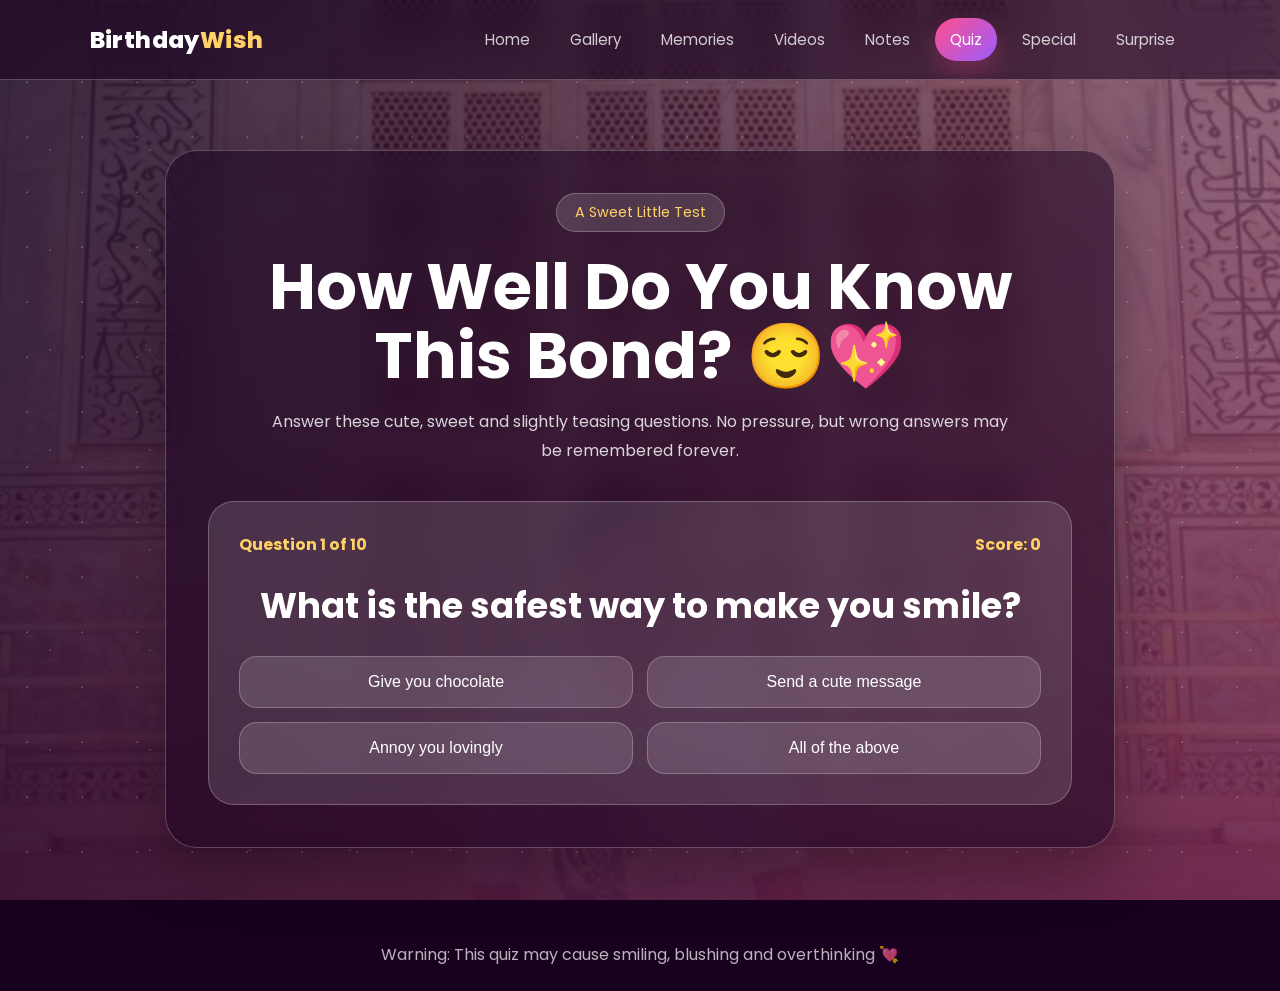
==== birthday_quiz.html @ 696c047e "Add files via upload" ====
<!DOCTYPE html>
<html lang="en">
<head>
  <meta charset="UTF-8" />
  <meta name="viewport" content="width=device-width, initial-scale=1.0" />

  <title>Birthday Quiz</title>

  <link rel="stylesheet" href="css/style.css" />
</head>
<body>

  <div class="romantic_full_bg"></div>

  <header class="site_header">
    <nav class="navbar">
      <a href="index.html" class="logo">Birthday<span>Wish</span></a>

      <button class="menu_btn" id="menu_btn">☰</button>

      <ul class="nav_links" id="nav_links">
        <li><a href="index.html">Home</a></li>
        <li><a href="gallery.html">Gallery</a></li>
        <li><a href="memories.html">Memories</a></li>
        <li><a href="videos.html">Videos</a></li>
        <li><a href="notes.html">Notes</a></li>
        <li><a href="birthday_quiz.html" class="active">Quiz</a></li>
        <li><a href="special_corner.html">Special</a></li>
        <li><a href="surprise.html">Surprise</a></li>
      </ul>
    </nav>
  </header>

  <main class="quiz_page">
    <section class="quiz_box">
      <p class="small_title">A Sweet Little Test</p>
      <h1>How Well Do You Know This Bond? 😌💖</h1>
      <p class="quiz_intro">
        Answer these cute, sweet and slightly teasing questions. No pressure,
        but wrong answers may be remembered forever.
      </p>

      <div class="quiz_card" id="quiz_card">
        <div class="quiz_top">
          <span id="question_count">Question 1</span>
          <span id="quiz_score">Score: 0</span>
        </div>

        <h2 id="quiz_question">Question will appear here</h2>

        <div class="quiz_options" id="quiz_options"></div>

        <button class="btn primary_btn quiz_next_btn" id="quiz_next_btn">Next Question</button>
      </div>

      <div class="quiz_result" id="quiz_result">
        <h2 id="result_title"></h2>
        <p id="result_message"></p>
        <button class="btn secondary_btn" id="restart_quiz">Play Again</button>
      </div>
    </section>
  </main>

  <footer class="footer">
    <p>Warning: This quiz may cause smiling, blushing and overthinking 💘</p>
  </footer>

  <script src="js/main.js"></script>
</body>
</html>
---- css/style.css ----
@import url('https://fonts.googleapis.com/css2?family=Great+Vibes&family=Poppins:wght@300;400;500;600;700;800&display=swap');

:root {
  --primary: #ff4f8b;
  --secondary: #9b5cff;
  --gold: #ffd166;
  --dark: #18001f;
  --light: #ffffff;
  --soft: rgba(255, 255, 255, 0.14);
  --border: rgba(255, 255, 255, 0.24);
  --shadow: 0 25px 60px rgba(0, 0, 0, 0.28);
}

* {
  margin: 0;
  padding: 0;
  box-sizing: border-box;
}

html {
  scroll-behavior: smooth;
}

body {
  min-height: 100vh;
  font-family: 'Poppins', sans-serif;
  color: var(--light);
  background: var(--dark);
  overflow-x: hidden;
}

a {
  text-decoration: none;
  color: inherit;
}

img,
video {
  max-width: 100%;
  display: block;
}

.page_bg {
  position: fixed;
  inset: 0;
  z-index: -3;
  background:
    radial-gradient(circle at 15% 20%, rgba(255, 79, 139, 0.45), transparent 28%),
    radial-gradient(circle at 85% 10%, rgba(155, 92, 255, 0.45), transparent 30%),
    radial-gradient(circle at 55% 90%, rgba(255, 209, 102, 0.25), transparent 30%),
    linear-gradient(135deg, #13001f 0%, #30003b 45%, #070014 100%);
}

.page_bg::before {
  content: "";
  position: absolute;
  inset: 0;
  background-image:
    radial-gradient(#ffffff 1px, transparent 1px),
    radial-gradient(#ffffff 1px, transparent 1px);
  background-size: 45px 45px, 80px 80px;
  background-position: 0 0, 25px 25px;
  opacity: 0.16;
  animation: stars_move 12s linear infinite;
}

@keyframes stars_move {
  from {
    transform: translateY(0);
  }
  to {
    transform: translateY(-80px);
  }
}

.site_header {
  width: 100%;
  padding: 18px 7%;
  position: sticky;
  top: 0;
  z-index: 100;
  backdrop-filter: blur(18px);
  background: rgba(24, 0, 31, 0.55);
  border-bottom: 1px solid var(--border);
}

.navbar {
  display: flex;
  align-items: center;
  justify-content: space-between;
}

.logo {
  font-size: 1.45rem;
  font-weight: 800;
  letter-spacing: 0.4px;
}

.logo span {
  color: var(--gold);
}

.nav_links {
  list-style: none;
  display: flex;
  align-items: center;
  gap: 10px;
}

.nav_links a {
  display: inline-block;
  padding: 10px 15px;
  border-radius: 999px;
  font-size: 0.94rem;
  color: rgba(255, 255, 255, 0.78);
  transition: 0.3s ease;
}

.nav_links a:hover,
.nav_links a.active {
  color: #fff;
  background: linear-gradient(135deg, var(--primary), var(--secondary));
  box-shadow: 0 10px 25px rgba(255, 79, 139, 0.25);
}

.menu_btn {
  display: none;
  width: 44px;
  height: 44px;
  border: 1px solid var(--border);
  border-radius: 12px;
  color: #fff;
  background: var(--soft);
  font-size: 1.4rem;
  cursor: pointer;
}

.hero_section {
  min-height: calc(100vh - 82px);
  padding: 70px 7%;
  display: grid;
  grid-template-columns: 1.1fr 0.9fr;
  gap: 50px;
  align-items: center;
}

.small_title {
  display: inline-block;
  padding: 8px 18px;
  border: 1px solid var(--border);
  border-radius: 999px;
  background: var(--soft);
  color: var(--gold);
  font-size: 0.9rem;
  margin-bottom: 20px;
}

.hero_content h1,
.section_heading h1,
.surprise_box h1 {
  font-size: clamp(2.5rem, 6vw, 5.4rem);
  line-height: 1.05;
  font-weight: 800;
}

.hero_content h1 span {
  font-family: 'Great Vibes', cursive;
  font-size: 1.2em;
  font-weight: 400;
  color: var(--gold);
}

.hero_text {
  margin-top: 22px;
  max-width: 700px;
  color: rgba(255, 255, 255, 0.78);
  font-size: 1.05rem;
  line-height: 1.8;
}

.hero_buttons {
  margin-top: 34px;
  display: flex;
  flex-wrap: wrap;
  gap: 16px;
}

.btn {
  display: inline-flex;
  align-items: center;
  justify-content: center;
  min-height: 50px;
  padding: 13px 24px;
  border: none;
  border-radius: 999px;
  font-size: 0.98rem;
  font-weight: 700;
  cursor: pointer;
  transition: 0.3s ease;
}

.primary_btn {
  color: #fff;
  background: linear-gradient(135deg, var(--primary), var(--secondary));
  box-shadow: 0 18px 38px rgba(255, 79, 139, 0.28);
}

.secondary_btn {
  color: #fff;
  background: rgba(255, 255, 255, 0.13);
  border: 1px solid var(--border);
}

.btn:hover,
.music_btn:hover {
  transform: translateY(-4px);
}

.music_btn {
  margin-top: 22px;
  padding: 12px 20px;
  border: 1px solid var(--border);
  border-radius: 999px;
  color: #fff;
  background: rgba(255, 255, 255, 0.12);
  cursor: pointer;
  transition: 0.3s ease;
}

.hero_card {
  position: relative;
}

.image_frame {
  padding: 14px;
  border: 1px solid var(--border);
  border-radius: 34px;
  background: linear-gradient(145deg, rgba(255,255,255,0.22), rgba(255,255,255,0.05));
  box-shadow: var(--shadow);
  transform: rotate(2deg);
}

.image_frame img {
  width: 100%;
  height: 520px;
  object-fit: cover;
  border-radius: 24px;
}

.wish_card {
  width: min(360px, 90%);
  position: absolute;
  left: -25px;
  bottom: -30px;
  padding: 24px;
  border: 1px solid var(--border);
  border-radius: 24px;
  background: rgba(255, 255, 255, 0.13);
  backdrop-filter: blur(16px);
  box-shadow: var(--shadow);
}

.wish_card h3 {
  color: var(--gold);
  margin-bottom: 10px;
}

.wish_card p {
  color: rgba(255, 255, 255, 0.82);
  line-height: 1.7;
}

.section,
.inner_page {
  padding: 80px 7%;
}

.section_heading {
  text-align: center;
  max-width: 850px;
  margin: 0 auto 45px;
}

.section_heading p {
  color: var(--gold);
  font-weight: 700;
  margin-bottom: 10px;
}

.section_heading h2 {
  font-size: clamp(2rem, 4vw, 3.4rem);
  line-height: 1.15;
}

.section_heading span {
  display: block;
  margin-top: 16px;
  color: rgba(255, 255, 255, 0.74);
}

.feature_grid,
.notes_grid {
  display: grid;
  grid-template-columns: repeat(4, 1fr);
  gap: 22px;
}

.feature_card,
.note_card,
.timeline_content,
.video_card,
.surprise_box {
  border: 1px solid var(--border);
  background: rgba(255, 255, 255, 0.12);
  backdrop-filter: blur(18px);
  border-radius: 26px;
  box-shadow: var(--shadow);
}

.feature_card {
  min-height: 230px;
  padding: 28px;
  transition: 0.35s ease;
}

.feature_card:hover {
  transform: translateY(-10px);
  background: rgba(255, 255, 255, 0.18);
}

.feature_card span {
  font-size: 2.5rem;
}

.feature_card h3 {
  margin: 18px 0 10px;
  color: var(--gold);
}

.feature_card p,
.note_card p,
.timeline_content p,
.video_text p,
.surprise_box p,
.hidden_message p {
  color: rgba(255, 255, 255, 0.78);
  line-height: 1.75;
}

.gallery_grid {
  display: grid;
  grid-template-columns: repeat(3, 1fr);
  gap: 18px;
}

.gallery_img {
  width: 100%;
  height: 340px;
  object-fit: cover;
  border-radius: 26px;
  border: 1px solid var(--border);
  cursor: pointer;
  transition: 0.35s ease;
  box-shadow: var(--shadow);
}

.gallery_img:hover {
  transform: scale(1.035);
  filter: brightness(1.15);
}

.lightbox {
  position: fixed;
  inset: 0;
  z-index: 999;
  display: none;
  align-items: center;
  justify-content: center;
  padding: 30px;
  background: rgba(0, 0, 0, 0.82);
}

.lightbox.active {
  display: flex;
}

.lightbox img {
  max-height: 86vh;
  border-radius: 24px;
  box-shadow: var(--shadow);
}

.close_lightbox {
  position: absolute;
  top: 25px;
  right: 35px;
  font-size: 3rem;
  cursor: pointer;
}

.timeline {
  max-width: 900px;
  margin: auto;
  position: relative;
}

.timeline::before {
  content: "";
  position: absolute;
  left: 18px;
  top: 0;
  bottom: 0;
  width: 2px;
  background: linear-gradient(var(--primary), var(--secondary), var(--gold));
}

.timeline_item {
  position: relative;
  padding-left: 60px;
  margin-bottom: 26px;
}

.timeline_dot {
  position: absolute;
  left: 7px;
  top: 30px;
  width: 24px;
  height: 24px;
  border-radius: 50%;
  background: var(--gold);
  box-shadow: 0 0 0 8px rgba(255, 209, 102, 0.16);
}

.timeline_content {
  padding: 28px;
}

.timeline_content h3 {
  color: var(--gold);
  margin-bottom: 10px;
}

.video_section {
  max-width: 980px;
  margin: auto;
}

.video_card {
  overflow: hidden;
}

.video_card video {
  width: 100%;
  max-height: 560px;
  background: #000;
}

.video_text {
  padding: 26px;
}

.video_text h3 {
  color: var(--gold);
  margin-bottom: 10px;
}

.notes_grid {
  grid-template-columns: repeat(2, 1fr);
  max-width: 1050px;
  margin: auto;
}

.note_card {
  padding: 32px;
  position: relative;
  overflow: hidden;
}

.note_card::before {
  content: "💌";
  position: absolute;
  right: 22px;
  top: 16px;
  font-size: 2rem;
  opacity: 0.4;
}

.note_card h3 {
  color: var(--gold);
  margin-bottom: 12px;
}

.surprise_page {
  min-height: calc(100vh - 82px);
  display: grid;
  place-items: center;
  padding: 70px 7%;
}

.surprise_box {
  max-width: 850px;
  width: 100%;
  text-align: center;
  padding: 45px;
}

.surprise_box h1 {
  margin-bottom: 20px;
}

.surprise_box .btn {
  margin-top: 28px;
}

.hidden_message {
  display: none;
  margin-top: 34px;
  padding: 30px;
  border-radius: 24px;
  background: rgba(255, 255, 255, 0.13);
  border: 1px solid var(--border);
  animation: pop_in 0.6s ease forwards;
}

.hidden_message.active {
  display: block;
}

.hidden_message h2 {
  color: var(--gold);
  font-size: 2rem;
  margin-bottom: 12px;
}

.hidden_message h3 {
  margin-top: 15px;
  color: #fff;
}

@keyframes pop_in {
  from {
    transform: scale(0.85);
    opacity: 0;
  }
  to {
    transform: scale(1);
    opacity: 1;
  }
}

.confetti_piece {
  position: fixed;
  top: -20px;
  z-index: 9999;
  font-size: 1.6rem;
  animation: confetti_fall 3.5s linear forwards;
  pointer-events: none;
}

@keyframes confetti_fall {
  to {
    transform: translateY(110vh) rotate(720deg);
    opacity: 0;
  }
}

.footer {
  padding: 24px 7%;
  text-align: center;
  color: rgba(255, 255, 255, 0.7);
}

@media (max-width: 1050px) {
  .hero_section {
    grid-template-columns: 1fr;
  }

  .hero_card {
    max-width: 650px;
  }

  .feature_grid {
    grid-template-columns: repeat(2, 1fr);
  }

  .gallery_grid {
    grid-template-columns: repeat(2, 1fr);
  }
}

@media (max-width: 760px) {
  .site_header {
    padding: 14px 5%;
  }

  .menu_btn {
    display: block;
  }

  .nav_links {
    position: absolute;
    top: 74px;
    right: 5%;
    width: 260px;
    display: none;
    flex-direction: column;
    align-items: stretch;
    padding: 18px;
    border: 1px solid var(--border);
    border-radius: 22px;
    background: rgba(24, 0, 31, 0.94);
    box-shadow: var(--shadow);
  }

  .nav_links.show {
    display: flex;
  }

  .nav_links a {
    width: 100%;
  }

  .hero_section,
  .section,
  .inner_page,
  .surprise_page {
    padding-left: 5%;
    padding-right: 5%;
  }

  .hero_section {
    padding-top: 45px;
  }

  .hero_buttons {
    flex-direction: column;
  }

  .btn {
    width: 100%;
  }

  .image_frame img {
    height: 410px;
  }

  .wish_card {
    position: static;
    margin: 18px auto 0;
    width: 100%;
  }

  .feature_grid,
  .notes_grid,
  .gallery_grid {
    grid-template-columns: 1fr;
  }

  .gallery_img {
    height: 380px;
  }

  .surprise_box {
    padding: 30px 20px;
  }
}

@media (max-width: 420px) {
  .hero_content h1,
  .section_heading h1,
  .surprise_box h1 {
    font-size: 2.25rem;
  }

  .gallery_img {
    height: 300px;
  }

  .image_frame img {
    height: 340px;
  }
}
.romantic_full_bg {
  position: fixed;
  inset: 0;
  z-index: -5;
  background:
    linear-gradient(135deg, rgba(20, 0, 30, 0.78), rgba(255, 79, 139, 0.32)),
    linear-gradient(to bottom, rgba(0, 0, 0, 0.25), rgba(20, 0, 30, 0.86)),
    url("../assets/images/our_photo.png") center/cover no-repeat;
}

.romantic_full_bg::after {
  content: "";
  position: absolute;
  inset: 0;
  background-image:
    radial-gradient(#ffffff 1px, transparent 1px),
    radial-gradient(rgba(255, 255, 255, 0.6) 1px, transparent 1px);
  background-size: 55px 55px, 100px 100px;
  opacity: 0.22;
  animation: stars_move 12s linear infinite;
}

.quiz_page,
.special_page {
  min-height: calc(100vh - 82px);
  padding: 70px 7%;
}

.quiz_box,
.special_hero,
.love_letter_box {
  max-width: 950px;
  margin: auto;
  padding: 42px;
  border: 1px solid var(--border);
  border-radius: 32px;
  background: rgba(24, 0, 31, 0.52);
  backdrop-filter: blur(18px);
  box-shadow: var(--shadow);
  text-align: center;
}

.quiz_box h1,
.special_hero h1 {
  font-size: clamp(2.2rem, 5vw, 4.6rem);
  line-height: 1.08;
  margin-bottom: 18px;
}

.quiz_intro,
.special_hero p {
  color: rgba(255, 255, 255, 0.82);
  line-height: 1.8;
  max-width: 760px;
  margin: auto;
}

.quiz_card {
  margin-top: 35px;
  padding: 30px;
  border: 1px solid var(--border);
  border-radius: 26px;
  background: rgba(255, 255, 255, 0.13);
}

.quiz_top {
  display: flex;
  justify-content: space-between;
  gap: 16px;
  margin-bottom: 22px;
  color: var(--gold);
  font-weight: 700;
}

.quiz_card h2 {
  font-size: clamp(1.4rem, 3vw, 2.2rem);
  margin-bottom: 24px;
}

.quiz_options {
  display: grid;
  grid-template-columns: repeat(2, 1fr);
  gap: 14px;
}

.quiz_option {
  padding: 16px;
  border: 1px solid var(--border);
  border-radius: 18px;
  background: rgba(255, 255, 255, 0.13);
  color: #fff;
  font-size: 1rem;
  cursor: pointer;
  transition: 0.3s ease;
}

.quiz_option:hover {
  transform: translateY(-4px);
  background: rgba(255, 255, 255, 0.2);
}

.quiz_option.correct {
  background: rgba(31, 217, 121, 0.28);
  border-color: #38ef7d;
}

.quiz_option.wrong {
  background: rgba(255, 79, 139, 0.28);
  border-color: #ff4f8b;
}

.quiz_next_btn {
  margin-top: 25px;
  display: none;
}

.quiz_result {
  display: none;
  margin-top: 35px;
  padding: 30px;
  border: 1px solid var(--border);
  border-radius: 26px;
  background: rgba(255, 255, 255, 0.13);
}

.quiz_result.active {
  display: block;
  animation: pop_in 0.6s ease forwards;
}

.quiz_result h2 {
  color: var(--gold);
  font-size: 2rem;
  margin-bottom: 12px;
}

.quiz_result p {
  color: rgba(255, 255, 255, 0.82);
  line-height: 1.8;
  margin-bottom: 22px;
}

.special_grid {
  margin: 40px auto;
  max-width: 1100px;
  display: grid;
  grid-template-columns: repeat(4, 1fr);
  gap: 20px;
}

.special_card {
  padding: 28px;
  border: 1px solid var(--border);
  border-radius: 26px;
  background: rgba(24, 0, 31, 0.5);
  backdrop-filter: blur(16px);
  box-shadow: var(--shadow);
  text-align: center;
  transition: 0.35s ease;
}

.special_card:hover {
  transform: translateY(-10px);
  background: rgba(255, 255, 255, 0.16);
}

.special_card span {
  font-size: 2.5rem;
}

.special_card h3 {
  color: var(--gold);
  margin: 18px 0 10px;
}

.special_card p,
.love_letter_box p {
  color: rgba(255, 255, 255, 0.82);
  line-height: 1.75;
}

.love_letter_box {
  margin-top: 45px;
  text-align: left;
}

.love_letter_box h2 {
  color: var(--gold);
  font-size: clamp(1.7rem, 4vw, 2.8rem);
  margin-bottom: 20px;
  text-align: center;
}

.love_letter_box p {
  margin-bottom: 18px;
}

.love_letter_box h3 {
  color: #fff;
  text-align: center;
  margin-top: 25px;
}

@media (max-width: 950px) {
  .special_grid {
    grid-template-columns: repeat(2, 1fr);
  }

  .quiz_options {
    grid-template-columns: 1fr;
  }
}

@media (max-width: 620px) {
  .quiz_page,
  .special_page {
    padding: 45px 5%;
  }

  .quiz_box,
  .special_hero,
  .love_letter_box {
    padding: 28px 18px;
  }

  .quiz_top {
    flex-direction: column;
    align-items: center;
  }

  .special_grid {
    grid-template-columns: 1fr;
  }
}
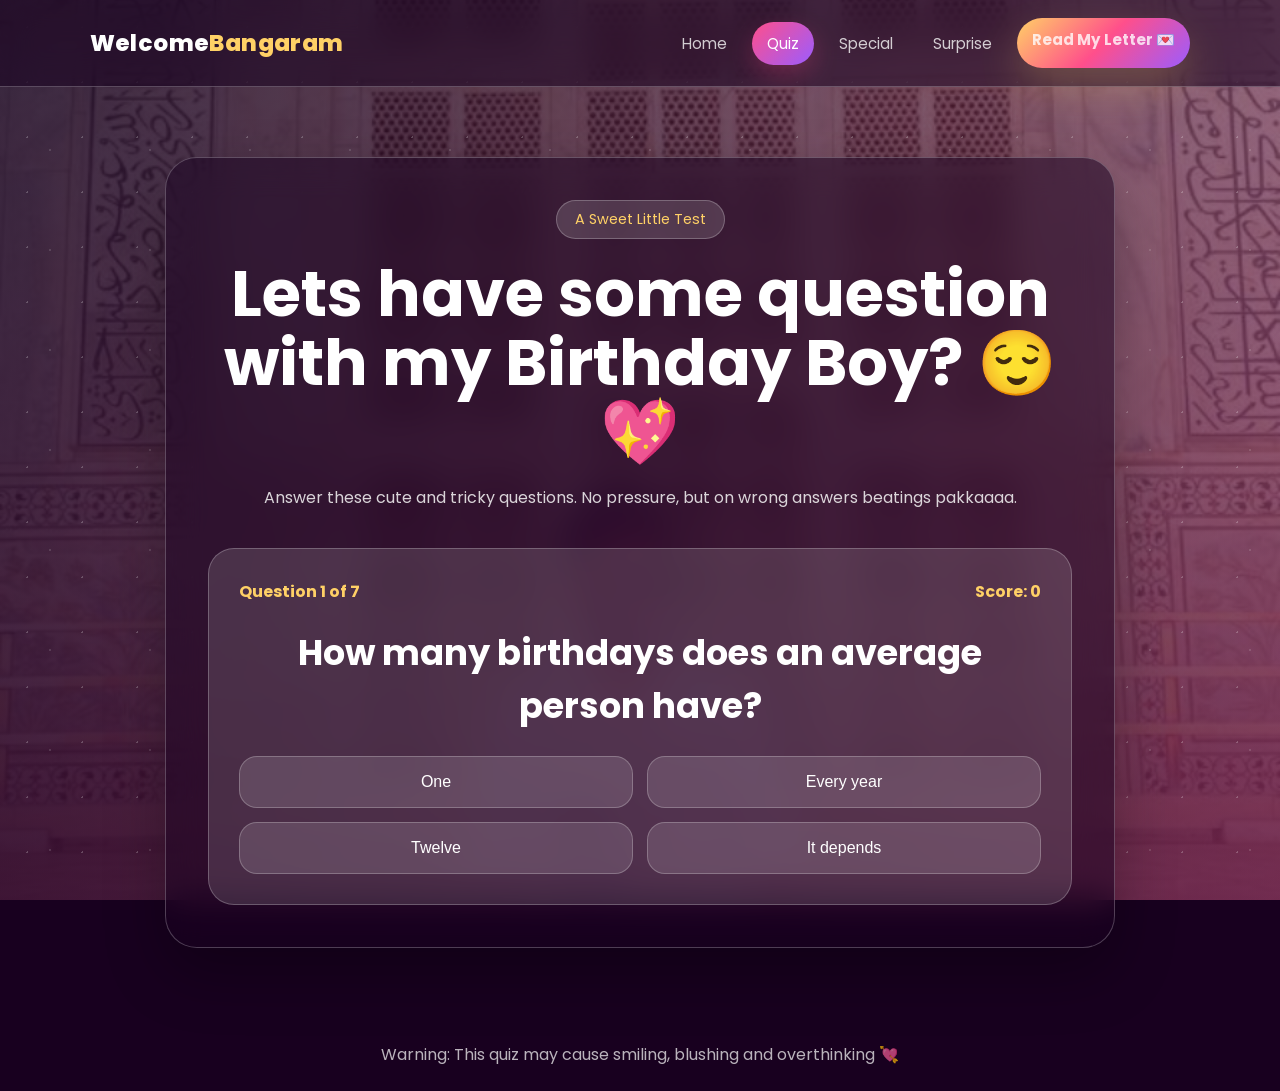
==== commit c18711af: "Revise birthday quiz page content and styles Updated the header and title text, added a favicon, and" ====
--- a/birthday_quiz.html
+++ b/birthday_quiz.html
@@ -2,10 +2,11 @@
 <html lang="en">
 <head>
   <meta charset="UTF-8" />
+  <meta name="robots" content="noindex, nofollow">
   <meta name="viewport" content="width=device-width, initial-scale=1.0" />
 
   <title>Birthday Quiz</title>
-
+<link rel="icon" href="/images (1).jpg" type="image/jpg">
   <link rel="stylesheet" href="css/style.css" />
 </head>
 <body>
@@ -14,19 +15,16 @@
 
   <header class="site_header">
     <nav class="navbar">
-      <a href="index.html" class="logo">Birthday<span>Wish</span></a>
+      <a href="index.html" class="logo">Welcome<span>Bangaram</span></a>
 
       <button class="menu_btn" id="menu_btn">☰</button>
 
       <ul class="nav_links" id="nav_links">
         <li><a href="index.html">Home</a></li>
-        <li><a href="gallery.html">Gallery</a></li>
-        <li><a href="memories.html">Memories</a></li>
-        <li><a href="videos.html">Videos</a></li>
-        <li><a href="notes.html">Notes</a></li>
         <li><a href="birthday_quiz.html" class="active">Quiz</a></li>
         <li><a href="special_corner.html">Special</a></li>
         <li><a href="surprise.html">Surprise</a></li>
+        <a href="sorry_letter.html" class="btn letter_btn">Read My Letter 💌</a>
       </ul>
     </nav>
   </header>
@@ -34,10 +32,10 @@
   <main class="quiz_page">
     <section class="quiz_box">
       <p class="small_title">A Sweet Little Test</p>
-      <h1>How Well Do You Know This Bond? 😌💖</h1>
+      <h1>Lets have some question with my Birthday Boy? 😌💖</h1>
       <p class="quiz_intro">
-        Answer these cute, sweet and slightly teasing questions. No pressure,
-        but wrong answers may be remembered forever.
+        Answer these cute and tricky questions. No pressure,
+        but on wrong answers beatings pakkaaaa.
       </p>
 
       <div class="quiz_card" id="quiz_card">
@@ -67,4 +65,4 @@
 
   <script src="js/main.js"></script>
 </body>
-</html>+</html>
--- a/css/style.css
+++ b/css/style.css
@@ -913,4 +913,518 @@
   .special_grid {
     grid-template-columns: 1fr;
   }
-}+}
+.birthday_date_badge {
+  width: fit-content;
+  margin: 10px 0 26px;
+  padding: 14px 22px;
+  display: flex;
+  align-items: center;
+  gap: 14px;
+  border: 1px solid rgba(255, 255, 255, 0.28);
+  border-radius: 24px;
+  background: linear-gradient(
+    135deg,
+    rgba(255, 79, 139, 0.28),
+    rgba(155, 92, 255, 0.28),
+    rgba(255, 209, 102, 0.18)
+  );
+  backdrop-filter: blur(18px);
+  box-shadow: 0 18px 45px rgba(255, 79, 139, 0.26);
+  position: relative;
+  overflow: hidden;
+}
+
+.birthday_date_badge::before {
+  content: "";
+  position: absolute;
+  inset: -2px;
+  background: linear-gradient(120deg, transparent, rgba(255,255,255,0.35), transparent);
+  transform: translateX(-120%);
+  animation: date_shine 3.5s infinite;
+}
+
+@keyframes date_shine {
+  0% {
+    transform: translateX(-120%);
+  }
+  55% {
+    transform: translateX(120%);
+  }
+  100% {
+    transform: translateX(120%);
+  }
+}
+
+.date_day {
+  font-size: clamp(3rem, 7vw, 5.4rem);
+  line-height: 0.9;
+  font-weight: 800;
+  color: var(--gold);
+  text-shadow: 0 0 24px rgba(255, 209, 102, 0.48);
+  z-index: 1;
+}
+
+.date_text {
+  display: flex;
+  flex-direction: column;
+  line-height: 1;
+  z-index: 1;
+}
+
+.date_text span {
+  font-size: 1.1rem;
+  color: rgba(255, 255, 255, 0.82);
+  font-weight: 700;
+}
+
+.date_text strong {
+  margin-top: 5px;
+  font-family: 'Great Vibes', cursive;
+  font-size: clamp(2.2rem, 5vw, 3.6rem);
+  color: #fff;
+  font-weight: 400;
+  letter-spacing: 1px;
+}
+
+@media (max-width: 620px) {
+  .birthday_date_badge {
+    margin-left: auto;
+    margin-right: auto;
+  }
+}
+
+.letter_btn {
+  color: #fff;
+  background: linear-gradient(135deg, #ffd166, #ff4f8b, #9b5cff);
+  box-shadow: 0 18px 38px rgba(255, 209, 102, 0.22);
+}
+
+.letter_bg {
+  position: fixed;
+  inset: 0;
+  z-index: -5;
+  background:
+    linear-gradient(135deg, rgba(20, 0, 30, 0.78), rgba(255, 79, 139, 0.36)),
+    linear-gradient(to bottom, rgba(0, 0, 0, 0.18), rgba(24, 0, 31, 0.9)),
+    url("../assets/images/our_photo.jpg") center/cover no-repeat;
+}
+
+.letter_bg::before {
+  content: "";
+  position: absolute;
+  inset: 0;
+  background-image:
+    radial-gradient(rgba(255,255,255,0.8) 1px, transparent 1px),
+    radial-gradient(rgba(255,209,102,0.55) 1px, transparent 1px);
+  background-size: 55px 55px, 95px 95px;
+  opacity: 0.22;
+  animation: stars_move 14s linear infinite;
+}
+
+.sorry_letter_page {
+  min-height: calc(100vh - 82px);
+  padding: 75px 7%;
+  display: grid;
+  place-items: center;
+}
+
+.letter_intro {
+  width: min(850px, 100%);
+  padding: 45px;
+  text-align: center;
+  border: 1px solid var(--border);
+  border-radius: 34px;
+  background: rgba(24, 0, 31, 0.55);
+  backdrop-filter: blur(20px);
+  box-shadow: var(--shadow);
+  animation: letter_float 4s ease-in-out infinite;
+}
+
+.letter_intro h1 {
+  font-size: clamp(2.4rem, 6vw, 5rem);
+  line-height: 1.08;
+  margin-bottom: 18px;
+}
+
+.letter_intro p {
+  color: rgba(255,255,255,0.82);
+  line-height: 1.8;
+  margin-bottom: 28px;
+}
+
+.letter_card {
+  display: none;
+  width: min(980px, 100%);
+  padding: 46px;
+  border: 1px solid rgba(255,255,255,0.28);
+  border-radius: 36px;
+  background:
+    linear-gradient(135deg, rgba(255,255,255,0.18), rgba(255,255,255,0.08)),
+    rgba(24, 0, 31, 0.66);
+  backdrop-filter: blur(22px);
+  box-shadow: 0 30px 80px rgba(0,0,0,0.35);
+  position: relative;
+  overflow: hidden;
+}
+
+.letter_card.opened {
+  display: block;
+  animation: open_letter_anim 0.9s ease forwards;
+}
+
+.letter_card::before {
+  content: "";
+  position: absolute;
+  inset: -2px;
+  background: linear-gradient(120deg, transparent, rgba(255,255,255,0.32), transparent);
+  transform: translateX(-130%);
+  animation: letter_shine 4s infinite;
+}
+
+.letter_top {
+  position: relative;
+  z-index: 1;
+  text-align: center;
+  margin-bottom: 22px;
+}
+
+.letter_top span {
+  font-size: 3rem;
+  display: inline-block;
+  animation: heartbeat 1.6s infinite;
+}
+
+.letter_top p {
+  color: var(--gold);
+  font-weight: 700;
+  margin-top: 8px;
+}
+
+.letter_card h1 {
+  position: relative;
+  z-index: 1;
+  text-align: center;
+  font-family: 'Great Vibes', cursive;
+  font-size: clamp(3.2rem, 7vw, 6.2rem);
+  font-weight: 400;
+  color: var(--gold);
+  margin-bottom: 22px;
+  text-shadow: 0 0 30px rgba(255,209,102,0.45);
+}
+
+.letter_body {
+  position: relative;
+  z-index: 1;
+}
+
+.letter_body p {
+  margin-bottom: 20px;
+  color: rgba(255,255,255,0.88);
+  font-size: 1.05rem;
+  line-height: 1.95;
+  text-align: justify;
+}
+
+.letter_body h2 {
+  margin-top: 30px;
+  text-align: center;
+  font-family: 'Great Vibes', cursive;
+  font-size: clamp(2.5rem, 6vw, 4.8rem);
+  font-weight: 400;
+  color: #fff;
+}
+
+.back_home_btn {
+  margin: 30px auto 0;
+  width: fit-content;
+  position: relative;
+  z-index: 1;
+}
+
+@keyframes open_letter_anim {
+  from {
+    transform: translateY(60px) scale(0.9);
+    opacity: 0;
+    filter: blur(8px);
+  }
+
+  to {
+    transform: translateY(0) scale(1);
+    opacity: 1;
+    filter: blur(0);
+  }
+}
+
+@keyframes letter_float {
+  0%, 100% {
+    transform: translateY(0);
+  }
+
+  50% {
+    transform: translateY(-12px);
+  }
+}
+
+@keyframes letter_shine {
+  0% {
+    transform: translateX(-130%);
+  }
+
+  55% {
+    transform: translateX(130%);
+  }
+
+  100% {
+    transform: translateX(130%);
+  }
+}
+
+@keyframes heartbeat {
+  0%, 100% {
+    transform: scale(1);
+  }
+
+  35% {
+    transform: scale(1.18);
+  }
+
+  70% {
+    transform: scale(0.95);
+  }
+}
+
+@media (max-width: 760px) {
+  .sorry_letter_page {
+    padding: 45px 5%;
+  }
+
+  .letter_intro,
+  .letter_card {
+    padding: 28px 20px;
+    border-radius: 26px;
+  }
+
+  .letter_body p {
+    font-size: 0.98rem;
+    line-height: 1.85;
+    text-align: left;
+  }
+
+  .back_home_btn {
+    width: 100%;
+  }
+}
+.surprise_note_box {
+  max-width: 1050px;
+  margin: 38px auto 0;
+  padding: 22px;
+  grid-template-columns: 0.9fr 1.1fr;
+  gap: 26px;
+  align-items: center;
+  text-align: left;
+  background:
+    linear-gradient(135deg, rgba(255, 255, 255, 0.18), rgba(255, 255, 255, 0.07)),
+    rgba(24, 0, 31, 0.68);
+  backdrop-filter: blur(22px);
+  box-shadow: 0 30px 80px rgba(0, 0, 0, 0.36);
+  position: relative;
+  overflow: hidden;
+}
+
+.surprise_note_box.active {
+  display: grid;
+}
+
+.surprise_note_box::before {
+  content: "";
+  position: absolute;
+  inset: -2px;
+  background: linear-gradient(
+    120deg,
+    transparent,
+    rgba(255, 255, 255, 0.32),
+    transparent
+  );
+  transform: translateX(-130%);
+  animation: surprise_shine 4s infinite;
+}
+
+.surprise_photo_wrap {
+  position: relative;
+  z-index: 1;
+  padding: 12px;
+  border-radius: 30px;
+  background: rgba(255, 255, 255, 0.16);
+  border: 1px solid rgba(255, 255, 255, 0.28);
+  transform: rotate(-2deg);
+  box-shadow: 0 25px 55px rgba(0, 0, 0, 0.28);
+}
+
+.surprise_photo_wrap img {
+  width: 100%;
+  height: 520px;
+  object-fit: cover;
+  border-radius: 22px;
+}
+
+.surprise_note_content {
+  position: relative;
+  z-index: 1;
+  padding: 18px 10px;
+}
+
+.surprise_tag {
+  display: inline-block;
+  margin-bottom: 16px;
+  padding: 8px 16px;
+  border-radius: 999px;
+  color: var(--gold);
+  font-weight: 700;
+  background: rgba(255, 255, 255, 0.13);
+  border: 1px solid var(--border);
+}
+
+.surprise_note_content h2 {
+  font-family: 'Great Vibes', cursive;
+  font-size: clamp(2.8rem, 6vw, 5.5rem);
+  font-weight: 400;
+  line-height: 1;
+  color: var(--gold);
+  margin-bottom: 22px;
+  text-shadow: 0 0 28px rgba(255, 209, 102, 0.4);
+}
+
+.surprise_note_content p {
+  margin-bottom: 16px;
+  color: rgba(255, 255, 255, 0.86);
+  font-size: 1.02rem;
+  line-height: 1.85;
+}
+
+.surprise_note_content h3 {
+  margin-top: 20px;
+  color: #fff;
+  font-size: 1.2rem;
+  line-height: 1.7;
+}
+
+@keyframes surprise_shine {
+  0% {
+    transform: translateX(-130%);
+  }
+
+  55% {
+    transform: translateX(130%);
+  }
+
+  100% {
+    transform: translateX(130%);
+  }
+}
+
+@media (max-width: 900px) {
+  .surprise_note_box.active {
+    display: grid;
+    grid-template-columns: 1fr;
+  }
+
+  .surprise_photo_wrap img {
+    height: 430px;
+  }
+
+  .surprise_note_content {
+    padding: 10px 4px;
+  }
+}
+
+@media (max-width: 520px) {
+  .surprise_note_box {
+    padding: 16px;
+  }
+
+  .surprise_photo_wrap img {
+    height: 330px;
+  }
+
+  .surprise_note_content p {
+    font-size: 0.96rem;
+    line-height: 1.78;
+  }
+}
+/* FULL HEADING FIX FOR SURPRISE PAGE */
+
+.surprise_note_box.active {
+  display: block !important;
+  max-width: 1050px;
+}
+
+.surprise_full_heading {
+  width: 100%;
+  text-align: center;
+  margin-bottom: 34px;
+  position: relative;
+  z-index: 2;
+}
+
+.surprise_full_heading .surprise_tag {
+  margin-bottom: 18px;
+}
+
+.surprise_full_heading h3 {
+  font-family: 'Great Vibes', cursive;
+  font-size: clamp(3.6rem, 7vw, 6.8rem) !important;
+  font-weight: 400;
+  line-height: 0.95;
+  color: var(--gold);
+  text-align: center;
+  text-shadow: 0 0 35px rgba(255, 209, 102, 0.45);
+}
+.birthday_line,
+.special_line {
+  display: block;
+  white-space: nowrap;
+  font-family: 'Great Vibes', cursive;
+}
+
+.birthday_line {
+  margin-bottom: 8px;
+  font-family: 'Great Vibes', cursive;
+}
+
+@media (max-width: 620px) {
+  .surprise_full_heading h2 {
+    font-size: clamp(2.6rem, 12vw, 4.4rem) !important;
+  }
+
+  .birthday_line,
+  .special_line {
+    white-space: normal;
+  }
+}
+.surprise_body_grid {
+  display: grid;
+  grid-template-columns: 0.9fr 1.1fr;
+  gap: 28px;
+  align-items: center;
+  position: relative;
+  z-index: 2;
+}
+
+.surprise_body_grid .surprise_photo_wrap {
+  transform: rotate(-2deg);
+}
+
+.surprise_body_grid .surprise_note_content {
+  padding: 18px 10px;
+}
+
+@media (max-width: 900px) {
+  .surprise_body_grid {
+    grid-template-columns: 1fr;
+  }
+
+  .surprise_full_heading h2 {
+    font-size: clamp(3.4rem, 13vw, 6rem);
+  }
+}
